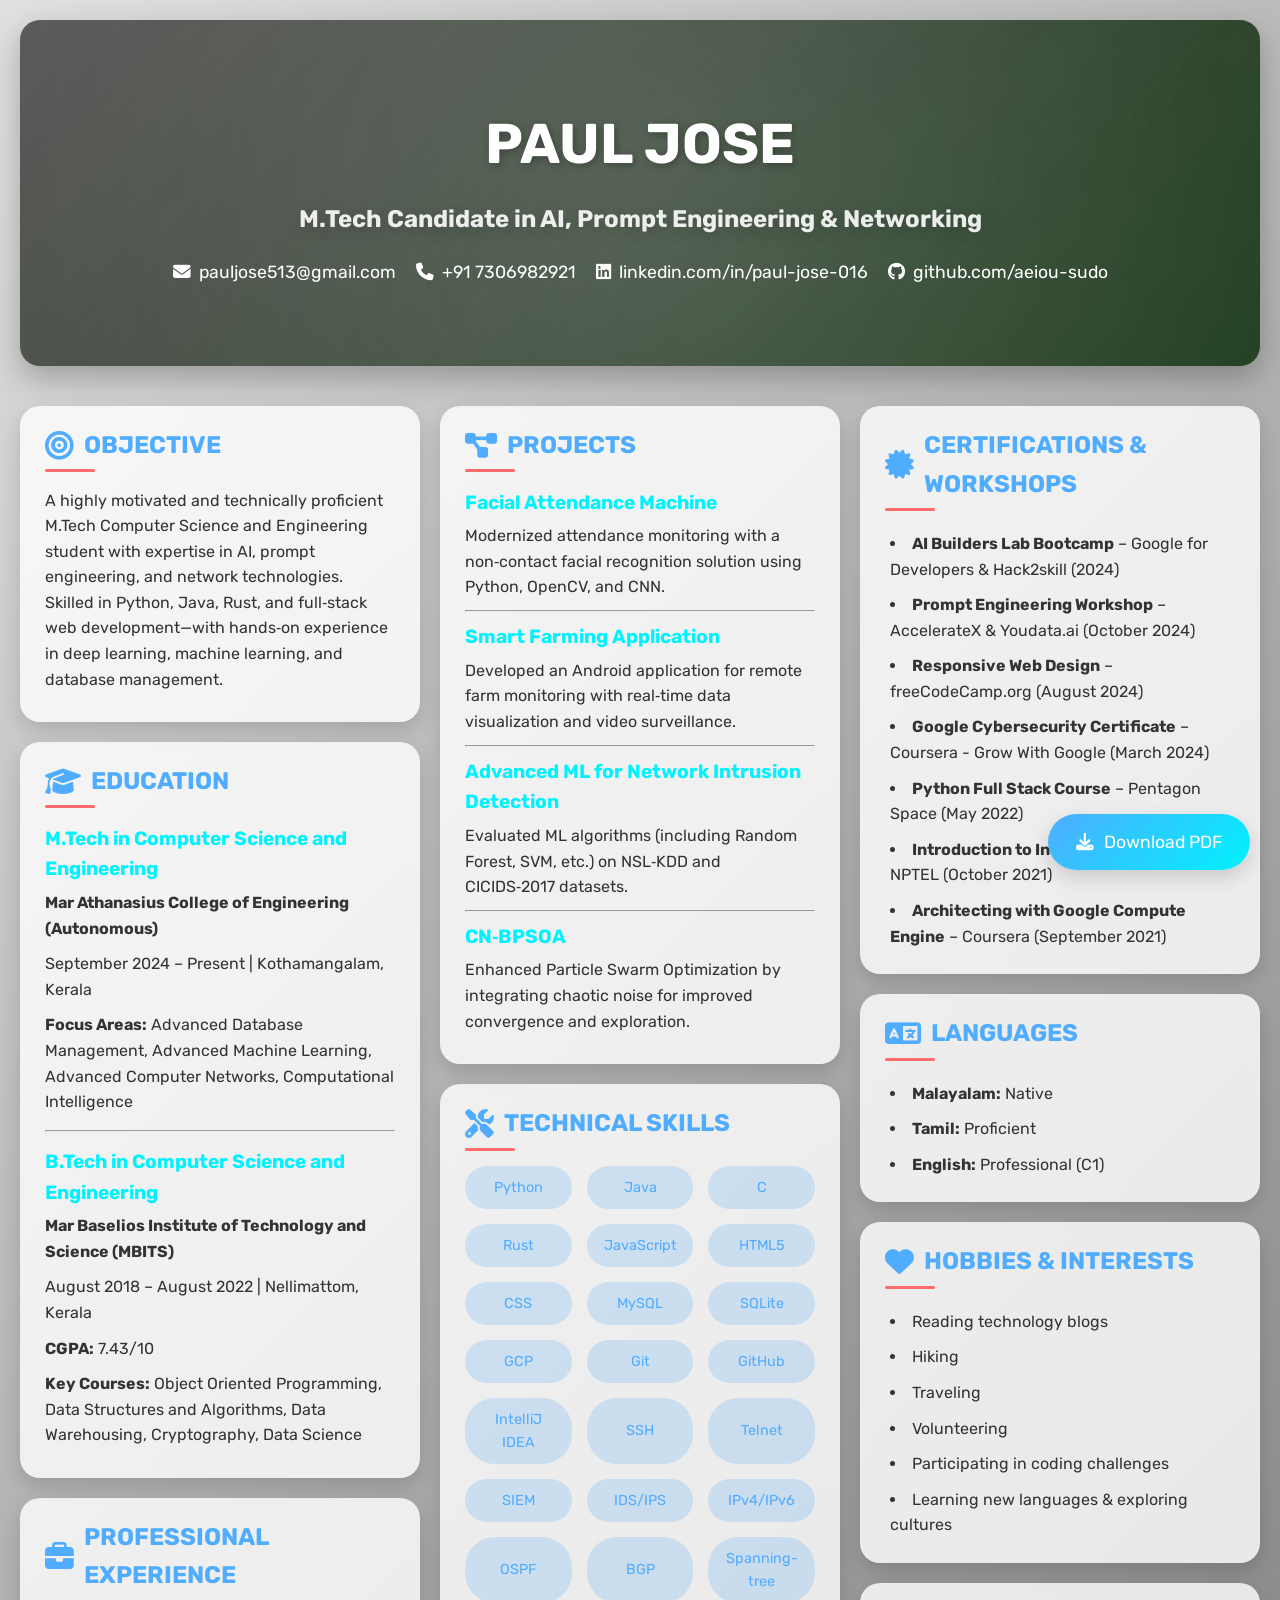
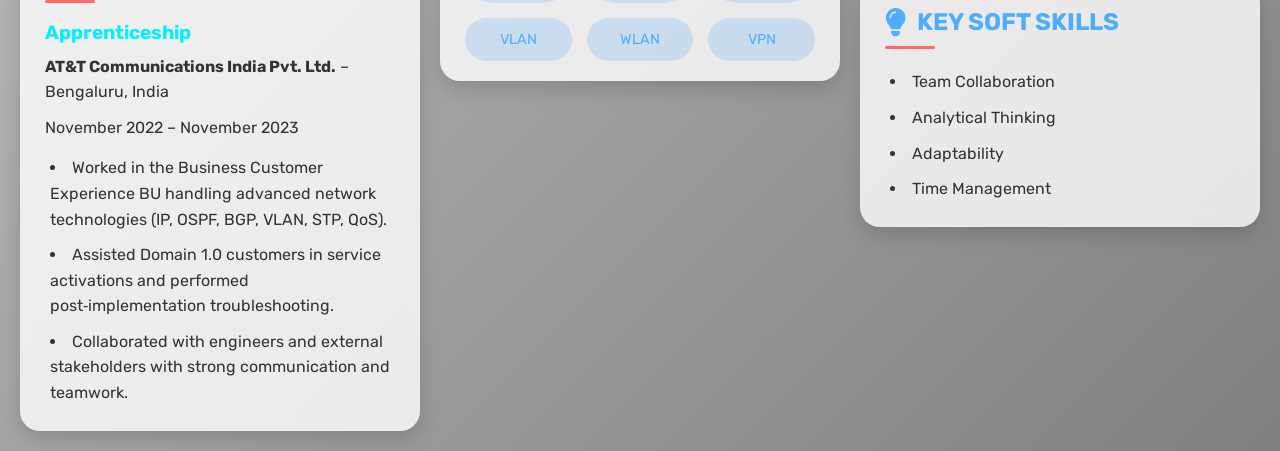
==== portfolio.html @ 5ae1eb9b "html file uploaded" ====
<!DOCTYPE html>
<html lang="en">
<head>
  <meta charset="UTF-8" />
  <meta name="viewport" content="width=device-width, initial-scale=1.0" />
  <title>Paul Jose - Interactive Resume</title>
  <!-- Font Awesome Icons -->
  <link rel="stylesheet" href="https://cdnjs.cloudflare.com/ajax/libs/font-awesome/6.4.0/css/all.min.css" />
  <!-- Google Fonts -->
  <link href="https://fonts.googleapis.com/css2?family=Rubik:wght@400;500;700&family=Inter:wght@400;500&display=swap" rel="stylesheet" />
  <style>
    /* CSS Variables for easy theming */
    :root {
        --primary: #4facfe;      /* Modern Light Blue */
        --secondary: #00f2fe;    /* Modern Turquoise */
        --accent: #ff6b6b;       /* Vibrant Coral Accent */
        --bg-color: #f0f4f8;
        --card-bg: rgba(255, 255, 255, 0.8);
        --text-color: #333;
        --shadow: rgba(0, 0, 0, 0.15);
        user-select: none;  
    }
    /* Global Reset */
    * {
      margin: 0;
      padding: 0;
      box-sizing: border-box;
    }
    body {
        font-family: 'Rubik', sans-serif;
        background-attachment: fixed;
        background-size: cover;
        background-repeat: no-repeat;
        background-position: center;
        background: linear-gradient(135deg, #e0e0e0 0%, #b0b0b0 50%, #808080 100%); /* Enhanced silver gradient */
        color: var(--text-color);
        line-height: 1.6;
        padding: 20px;
    }
    a {
      text-decoration: none;
      color: inherit;
    }
    .container {
      max-width: 1400px;
      margin: 0 auto;
    }


/* Modern Godly Pro Header */
.header {
  position: relative;
  text-align: center;
  padding: 80px 20px;
  background: linear-gradient(135deg, rgba(12, 9, 9, 0.664), rgba(10, 46, 10, 0.919));
  border-radius: 20px;
  margin-bottom: 40px;
  overflow: hidden;
  box-shadow: 0 12px 30px rgba(0, 0, 0, 0.25);
  transition: transform 0.6s cubic-bezier(0.25, 0.1, 0.25, 1), 
              background 0.6s ease, 
              box-shadow 0.6s ease;
  will-change: transform;
}

.header:hover {
  transform: scale(1.01);
  background: linear-gradient(135deg, rgba(12, 9, 9, 0.664), rgba(10, 46, 10, 0.919));
  box-shadow: 0 20px 40px rgba(0, 0, 0, 0.4);
}

/* Modern Background Animation with Hue Shift */
.header::before {
  content: "";
  position: absolute;
  top: -50%;
  left: -50%;
  width: 200%;
  height: 200%;
  background: radial-gradient(circle, rgba(255,255,255,0.25), transparent 70%);
  opacity: 0.7;
  filter: blur(20px) hue-rotate(0deg);
  pointer-events: none;
  animation: modernPulse 20s linear infinite;
}

@keyframes modernPulse {
  0% {
    transform: scale(1) rotate(0deg);
    filter: blur(20px) hue-rotate(0deg);
  }
  50% {
    transform: scale(1.1) rotate(180deg);
    filter: blur(20px) hue-rotate(180deg);
  }
  100% {
    transform: scale(1) rotate(360deg);
    filter: blur(20px) hue-rotate(360deg);
  }
}

/* Updated Floating Particle Effect */
.header::after {
  content: "";
  position: absolute;
  bottom: -20%;
  right: -20%;
  width: 80px;
  height: 80px;
  background: var(--accent);
  border-radius: 50%;
  filter: blur(25px);
  pointer-events: none;
  animation: particleFloat 12s ease-in-out infinite;
}

@keyframes particleFloat {
  0% {
    transform: translate(0, 0) scale(1);
    opacity: 0.7;
  }
  50% {
    transform: translate(-40px, -40px) scale(1.5);
    opacity: 1;
  }
  100% {
    transform: translate(0, 0) scale(1);
    opacity: 0.7;
  }
}

/* Enhanced Header Text Effects */
.header h1,
.header h2 {
  position: relative;
  z-index: 1;
  color: #fff;
  text-shadow: 0 4px 15px rgba(0, 0, 0, 0.2);
  transition: text-shadow 0.6s ease, transform 0.6s ease;
}

.header:hover h1,
.header:hover h2 {
  text-shadow: 0 6px 25px rgba(0, 0, 0, 0.3);
  transform: translateY(-3px);
}




    .header h1 {
      position: relative;
      font-size: 3.5rem;
      color: #fff;
      text-shadow: 2px 2px 8px rgba(0,0,0,0.3);
      margin-bottom: 10px;
    }
    .header h2 {
      position: relative;
      font-size: 1.5rem;
      color: rgba(255,255,255,0.9);
      margin-bottom: 20px;
    }
    .contact-info {
      position: relative;
      display: flex;
      justify-content: center;
      gap: 20px;
      flex-wrap: wrap;
    }
    .contact-info a {
      color: #fff;
      font-size: 1.1rem;
      transition: transform 0.3s ease;
      display: flex;
      align-items: center;
      gap: 8px;
    }
    .contact-info a:hover {
      transform: scale(1.1);
    }
    /* Flex-based Masonry Layout */
    .grid {
      display: flex;
      gap: 20px;
    }
    .column {
      flex: 1;
      display: flex;
      flex-direction: column;
      gap: 20px;
    }
    /* Card Styles */
    .card {
      background: var(--card-bg);
      border-radius: 20px;
      padding: 20px 25px;
      box-shadow: 0 8px 20px var(--shadow);
      backdrop-filter: blur(6px);
      -webkit-backdrop-filter: blur(6px);
      transition: transform 0.3s ease, box-shadow 0.3s ease;
      width: 100%;
      position: relative;
      overflow: hidden;
      animation: fadeIn 0.8s ease forwards;
      opacity: 0;
    }
    @keyframes fadeIn {
      from { opacity: 0; transform: translateY(20px); }
      to { opacity: 1; transform: translateY(0); }
    }
    .card:hover {
      transform: scale(1.03);
      box-shadow: 0 12px 30px rgba(0, 0, 0, 0.3);
    }
    .card::after {
      content: "";
      position: absolute;
      top: 0;
      left: -100%;
      width: 100%;
      height: 100%;
      background: linear-gradient(120deg, transparent, rgba(255,255,255,0.4), transparent);
      transition: left 0.5s ease;
    }
    .card:hover::after {
      left: 100%;
    }
    /* Section Titles */
    .section-title {
      font-size: 1.5rem;
      color: var(--primary);
      margin-bottom: 15px;
      display: flex;
      align-items: center;
      gap: 10px;
      position: relative;
      padding-bottom: 8px;
    }
    .section-title::after {
      content: "";
      position: absolute;
      bottom: 0;
      left: 0;
      width: 50px;
      height: 3px;
      background: var(--accent);
      border-radius: 2px;
    }
    .section-title i {
      font-size: 1.8rem;
    }
    /* Content Styling */
    .entry h4 {
      font-size: 1.2rem;
      margin-bottom: 5px;
      color: var(--secondary);
    }
    .entry p {
      font-size: 1rem;
      margin-bottom: 10px;
    }
    .entry ul {
      list-style: disc inside;
      margin-top: 10px;
    }
    .entry li {
      padding: 5px;
      transition: background 0.3s ease, transform 0.3s ease;
      border-radius: 5px;
    }
    .entry li:hover {
      background: rgba(10, 132, 255, 0.1);
      transform: translateX(5px);
    }
    .skills-grid {
        display: flex;
        flex-wrap: wrap;
        gap: 15px; /* Supported in modern browsers */
    }

    .skill-tag {
        flex: 1 1 100px; /* Grow, shrink, and set a minimum width of 100px */
        background: rgba(10, 132, 255, 0.15);
        color: var(--primary);
        padding: 10px 15px;
        border-radius: 30px;
        align-items: center;
        align-content: center;
        font-size: 0.9rem;
        text-align: center;
        transition: background 0.3s ease, transform 0.3s ease;
    }

    .skill-tag:hover {
        background: var(--primary);
        color: #fff;
        transform: translateY(-3px);
    }

    /* Floating Download Button */
    .download-btn {
      position: fixed;
      bottom: 30px;
      right: 30px;
      background: linear-gradient(135deg, var(--primary), var(--secondary));
      color: #fff;
      padding: 14px 28px;
      border-radius: 50px;
      font-size: 1.1rem;
      display: flex;
      align-items: center;
      gap: 10px;
      box-shadow: 0 8px 20px var(--shadow);
      transition: transform 0.3s ease, background 0.3s ease;
    }
    .download-btn:hover {
      background: linear-gradient(135deg, var(--secondary), #005bb5);
      transform: scale(1.05);
    }
    @media (max-width: 600px) {
      .header h1 { font-size: 2.5rem; }
      .header h2 { font-size: 1.2rem; }
    }
  </style>
</head>
<body>
  <div class="container">
    <!-- Header Section -->
    <header class="header">
      <h1>PAUL JOSE</h1>
      <h2>M.Tech Candidate in AI, Prompt Engineering &amp; Networking</h2>
      <div class="contact-info">
        <a href="mailto:pauljose513@gmail.com">
          <i class="fas fa-envelope"></i> pauljose513@gmail.com
        </a>
        <a href="tel:+917306982921">
          <i class="fas fa-phone"></i> +91 7306982921
        </a>
        <a href="https://www.linkedin.com/in/paul-jose-016">
          <i class="fab fa-linkedin"></i> linkedin.com/in/paul-jose-016
        </a>
        <a href="https://github.com/aeiou-sudo">
          <i class="fab fa-github"></i> github.com/aeiou-sudo
        </a>
      </div>
    </header>

    <!-- Flex-based Masonry Layout -->
    <div class="grid">
      <!-- Column 1 -->
      <div class="column">
        <!-- Objective Card -->
        <div class="card">
          <div class="entry">
            <h3 class="section-title"><i class="fas fa-bullseye"></i> OBJECTIVE</h3>
            <p>
              A highly motivated and technically proficient M.Tech Computer Science and Engineering student with expertise in AI, prompt engineering, and network technologies. Skilled in Python, Java, Rust, and full‑stack web development—with hands‑on experience in deep learning, machine learning, and database management.
            </p>
          </div>
        </div>
        <!-- Education Card -->
        <div class="card">
          <div class="entry">
            <h3 class="section-title"><i class="fas fa-graduation-cap"></i> EDUCATION</h3>
            <h4>M.Tech in Computer Science and Engineering</h4>
            <p><strong>Mar Athanasius College of Engineering (Autonomous)</strong></p>
            <p>September 2024 – Present | Kothamangalam, Kerala</p>
            <p><strong>Focus Areas:</strong> Advanced Database Management, Advanced Machine Learning, Advanced Computer Networks, Computational Intelligence</p>
            <hr style="margin: 15px 0;">
            <h4>B.Tech in Computer Science and Engineering</h4>
            <p><strong>Mar Baselios Institute of Technology and Science (MBITS)</strong></p>
            <p>August 2018 – August 2022 | Nellimattom, Kerala</p>
            <p><strong>CGPA:</strong> 7.43/10</p>
            <p><strong>Key Courses:</strong> Object Oriented Programming, Data Structures and Algorithms, Data Warehousing, Cryptography, Data Science</p>
          </div>
        </div>
        <!-- Professional Experience Card -->
        <div class="card">
          <div class="entry">
            <h3 class="section-title"><i class="fas fa-briefcase"></i> PROFESSIONAL EXPERIENCE</h3>
            <h4>Apprenticeship</h4>
            <p><strong>AT&amp;T Communications India Pvt. Ltd.</strong> – Bengaluru, India</p>
            <p>November 2022 – November 2023</p>
            <ul>
              <li>Worked in the Business Customer Experience BU handling advanced network technologies (IP, OSPF, BGP, VLAN, STP, QoS).</li>
              <li>Assisted Domain 1.0 customers in service activations and performed post‑implementation troubleshooting.</li>
              <li>Collaborated with engineers and external stakeholders with strong communication and teamwork.</li>
            </ul>
          </div>
        </div>
      </div>
      <!-- Column 2 -->
      <div class="column">
        <!-- Projects Card -->
        <div class="card">
          <div class="entry">
            <h3 class="section-title"><i class="fas fa-project-diagram"></i> PROJECTS</h3>
            <h4>Facial Attendance Machine</h4>
            <p>Modernized attendance monitoring with a non‑contact facial recognition solution using Python, OpenCV, and CNN.</p>
            <hr style="margin: 10px 0;">
            <h4>Smart Farming Application</h4>
            <p>Developed an Android application for remote farm monitoring with real‑time data visualization and video surveillance.</p>
            <hr style="margin: 10px 0;">
            <h4>Advanced ML for Network Intrusion Detection</h4>
            <p>Evaluated ML algorithms (including Random Forest, SVM, etc.) on NSL‑KDD and CICIDS‑2017 datasets.</p>
            <hr style="margin: 10px 0;">
            <h4>CN‑BPSOA</h4>
            <p>Enhanced Particle Swarm Optimization by integrating chaotic noise for improved convergence and exploration.</p>
          </div>
        </div>
        <!-- Technical Skills Card -->
        <div class="card">
          <div class="entry">
            <h3 class="section-title"><i class="fas fa-tools"></i> TECHNICAL SKILLS</h3>
            <div class="skills-grid">
              <span class="skill-tag">Python</span>
              <span class="skill-tag">Java</span>
              <span class="skill-tag">C</span>
              <span class="skill-tag">Rust</span>
              <span class="skill-tag">JavaScript</span>
              <span class="skill-tag">HTML5</span>
              <span class="skill-tag">CSS</span>
              <span class="skill-tag">MySQL</span>
              <span class="skill-tag">SQLite</span>
              <span class="skill-tag">GCP</span>
              <span class="skill-tag">Git</span>
              <span class="skill-tag">GitHub</span>
              <span class="skill-tag">IntelliJ IDEA</span>
              <span class="skill-tag">SSH</span>
              <span class="skill-tag">Telnet</span>
              <span class="skill-tag">SIEM</span>
              <span class="skill-tag">IDS/IPS</span>
              <span class="skill-tag">IPv4/IPv6</span>
              <span class="skill-tag">OSPF</span>
              <span class="skill-tag">BGP</span>
              <span class="skill-tag">Spanning-tree</span>
              <span class="skill-tag">VLAN</span>
              <span class="skill-tag">WLAN</span>
              <span class="skill-tag">VPN</span>
            </div>
          </div>
        </div>
      </div>
      <!-- Column 3 -->
      <div class="column">
        <!-- Certifications Card -->
        <div class="card">
          <div class="entry">
            <h3 class="section-title"><i class="fas fa-certificate"></i> CERTIFICATIONS &amp; WORKSHOPS</h3>
            <ul>
              <li><strong>AI Builders Lab Bootcamp</strong> – Google for Developers &amp; Hack2skill (2024)</li>
              <li><strong>Prompt Engineering Workshop</strong> – AccelerateX &amp; Youdata.ai (October 2024)</li>
              <li><strong>Responsive Web Design</strong> – freeCodeCamp.org (August 2024)</li>
              <li><strong>Google Cybersecurity Certificate</strong> – Coursera - Grow With Google (March 2024)</li>
              <li><strong>Python Full Stack Course</strong> – Pentagon Space (May 2022)</li>
              <li><strong>Introduction to Internet of Things</strong> – NPTEL (October 2021)</li>
              <li><strong>Architecting with Google Compute Engine</strong> – Coursera (September 2021)</li>
            </ul>
          </div>
        </div>
        <!-- Languages Card -->
        <div class="card">
          <div class="entry">
            <h3 class="section-title"><i class="fas fa-language"></i> LANGUAGES</h3>
            <ul>
              <li><strong>Malayalam:</strong> Native</li>
              <li><strong>Tamil:</strong> Proficient</li>
              <li><strong>English:</strong> Professional (C1)</li>
            </ul>
          </div>
        </div>
        <!-- Hobbies & Interests Card -->
        <div class="card">
          <div class="entry">
            <h3 class="section-title"><i class="fas fa-heart"></i> HOBBIES &amp; INTERESTS</h3>
            <ul>
              <li>Reading technology blogs</li>
              <li>Hiking</li>
              <li>Traveling</li>
              <li>Volunteering</li>
              <li>Participating in coding challenges</li>
              <li>Learning new languages &amp; exploring cultures</li>
            </ul>
          </div>
        </div>
        <!-- Key Soft Skills Card -->
        <div class="card">
          <div class="entry">
            <h3 class="section-title"><i class="fas fa-lightbulb"></i> KEY SOFT SKILLS</h3>
            <ul>
              <li>Team Collaboration</li>
              <li>Analytical Thinking</li>
              <li>Adaptability</li>
              <li>Time Management</li>
            </ul>
          </div>
        </div>
      </div>
    </div>
  </div>
  <!-- Floating Download Button -->
  <a href="#" class="download-btn">
    <i class="fas fa-download"></i> Download PDF
  </a>
</body>
</html>
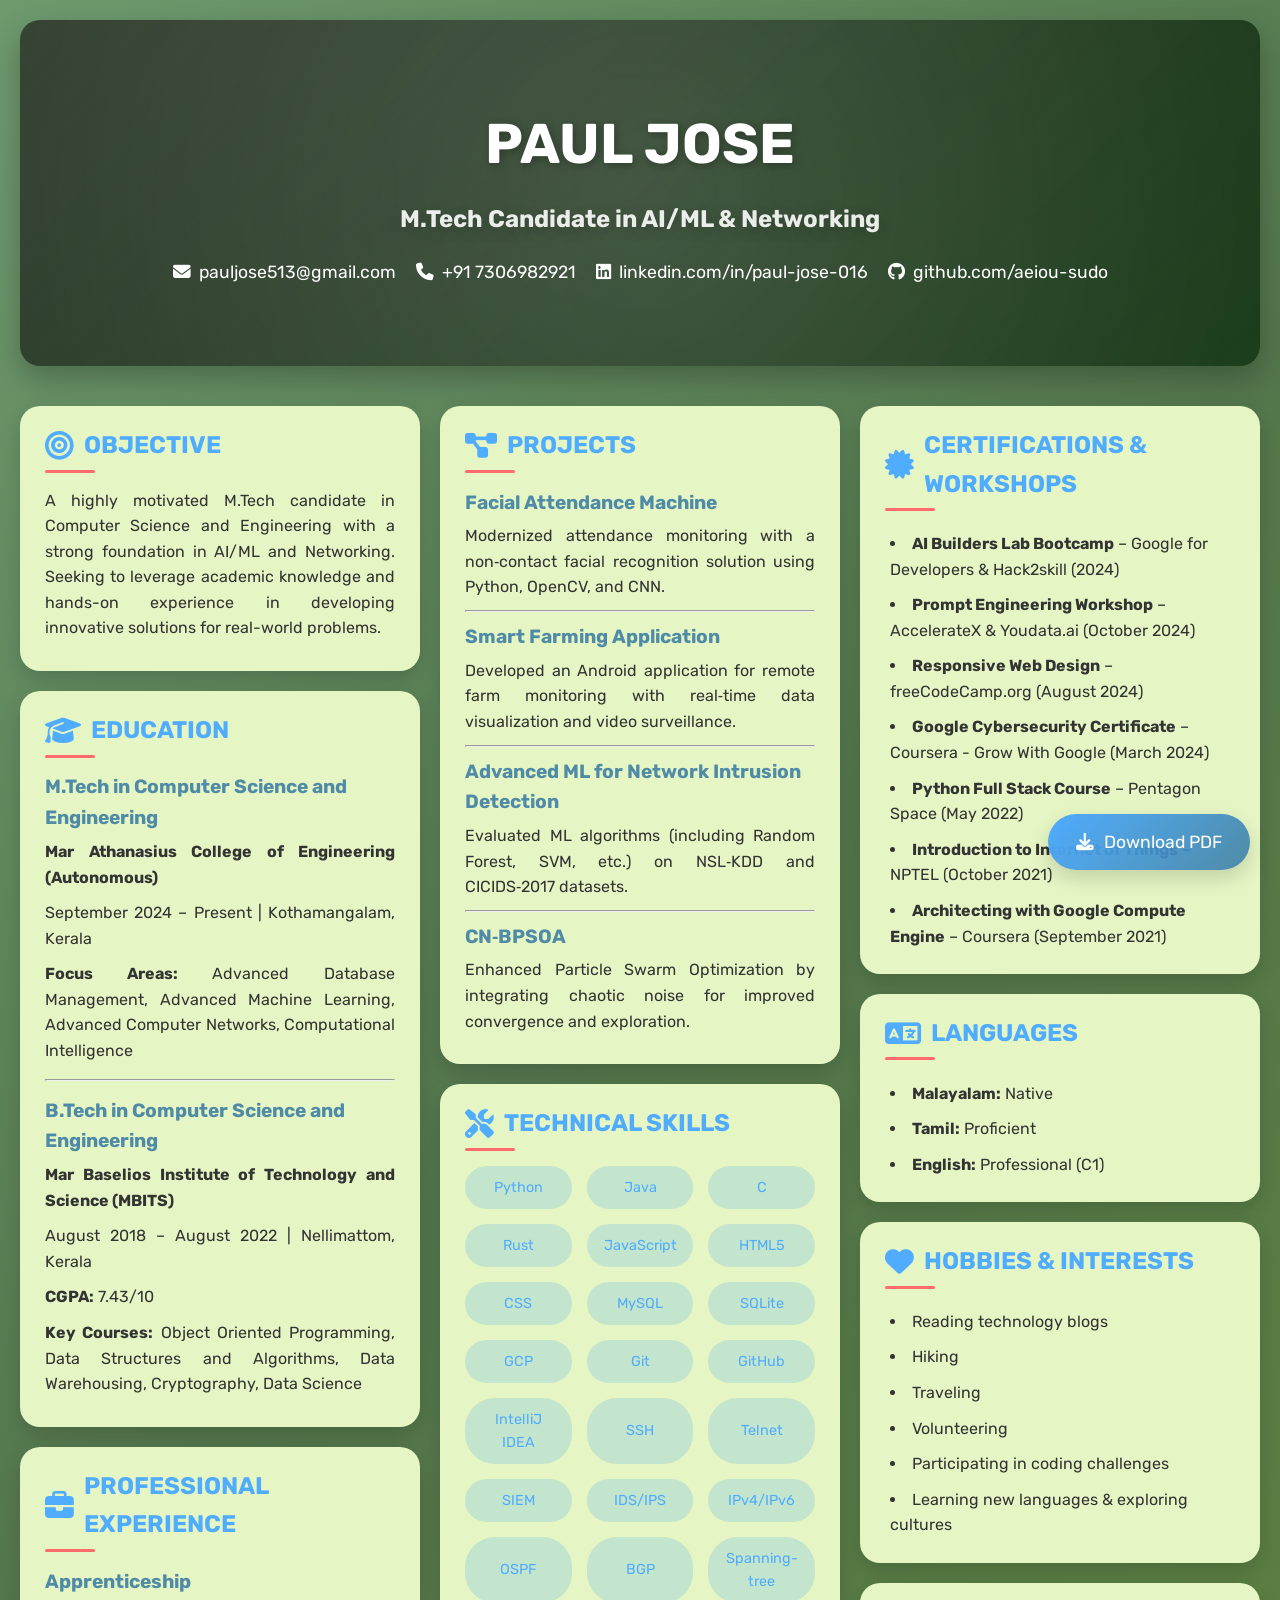
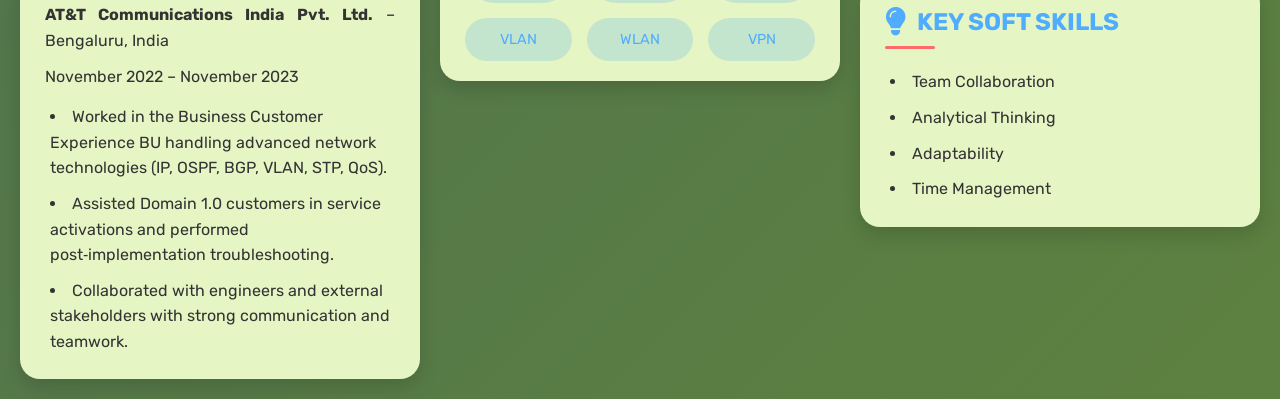
==== commit 1765fb4a: "New upload on 20th" ====
--- a/portfolio.html
+++ b/portfolio.html
@@ -12,13 +12,17 @@
     /* CSS Variables for easy theming */
     :root {
         --primary: #4facfe;      /* Modern Light Blue */
-        --secondary: #00f2fe;    /* Modern Turquoise */
+        --secondary: #377aa1dc;    /* Modern Turquoise */
         --accent: #ff6b6b;       /* Vibrant Coral Accent */
         --bg-color: #f0f4f8;
         --card-bg: rgba(255, 255, 255, 0.8);
         --text-color: #333;
         --shadow: rgba(0, 0, 0, 0.15);
-        user-select: none;  
+          -webkit-user-select: none; /* Safari */
+          -moz-user-select: none;    /* Firefox */
+          -ms-user-select: none;     /* Internet Explorer/Edge */
+          user-select: none;         /* Non-prefixed version, currently supported by Chrome, Opera and Edge */
+          cursor: default;
     }
     /* Global Reset */
     * {
@@ -32,8 +36,9 @@
         background-size: cover;
         background-repeat: no-repeat;
         background-position: center;
-        background: linear-gradient(135deg, #e0e0e0 0%, #b0b0b0 50%, #808080 100%); /* Enhanced silver gradient */
+        background: linear-gradient(135deg, rgb(110, 154, 110) 0%, #53764c 50%, #5d813f 100%); /* Enhanced silver gradient */
         color: var(--text-color);
+        /* background-color: chartreuse; */
         line-height: 1.6;
         padding: 20px;
     }
@@ -44,6 +49,10 @@
     .container {
       max-width: 1400px;
       margin: 0 auto;
+    }
+    p {
+      text-align: justify;
+      text-wrap: wrap;
     }
 
 
@@ -192,7 +201,8 @@
     }
     /* Card Styles */
     .card {
-      background: var(--card-bg);
+      background-color: #e5f5c4;
+
       border-radius: 20px;
       padding: 20px 25px;
       box-shadow: 0 8px 20px var(--shadow);
@@ -212,6 +222,16 @@
     .card:hover {
       transform: scale(1.03);
       box-shadow: 0 12px 30px rgba(0, 0, 0, 0.3);
+      /* background: var(--card-bg); */
+      background-color: rgb(198, 222, 158);
+    }
+    .card:hover p {
+      transform: scale(1.03);
+      transition: transform 0.6s ease-in-out;
+    }
+    .card p {
+      transform: scale(1);
+      transition: transform 0.6s ease-in-out;
     }
     .card::after {
       content: "";
@@ -270,8 +290,9 @@
       border-radius: 5px;
     }
     .entry li:hover {
-      background: rgba(10, 132, 255, 0.1);
-      transform: translateX(5px);
+      /* background-color: #ffffff; */
+      transform: translate(5px, -3px);
+      transition: transform 0.3s ease;
     }
     .skills-grid {
         display: flex;
@@ -329,7 +350,7 @@
     <!-- Header Section -->
     <header class="header">
       <h1>PAUL JOSE</h1>
-      <h2>M.Tech Candidate in AI, Prompt Engineering &amp; Networking</h2>
+      <h2>M.Tech Candidate in AI/ML &amp; Networking</h2>
       <div class="contact-info">
         <a href="mailto:pauljose513@gmail.com">
           <i class="fas fa-envelope"></i> pauljose513@gmail.com
@@ -355,7 +376,7 @@
           <div class="entry">
             <h3 class="section-title"><i class="fas fa-bullseye"></i> OBJECTIVE</h3>
             <p>
-              A highly motivated and technically proficient M.Tech Computer Science and Engineering student with expertise in AI, prompt engineering, and network technologies. Skilled in Python, Java, Rust, and full‑stack web development—with hands‑on experience in deep learning, machine learning, and database management.
+              A highly motivated M.Tech candidate in Computer Science and Engineering with a strong foundation in AI/ML and Networking. Seeking to leverage academic knowledge and hands-on experience in developing innovative solutions for real-world problems.
             </p>
           </div>
         </div>
@@ -500,8 +521,8 @@
     </div>
   </div>
   <!-- Floating Download Button -->
-  <a href="#" class="download-btn">
+  <a href="Paul_Jose_M_Tech_2025.pdf" download class="download-btn">
     <i class="fas fa-download"></i> Download PDF
-  </a>
+  </a>  
 </body>
 </html>
